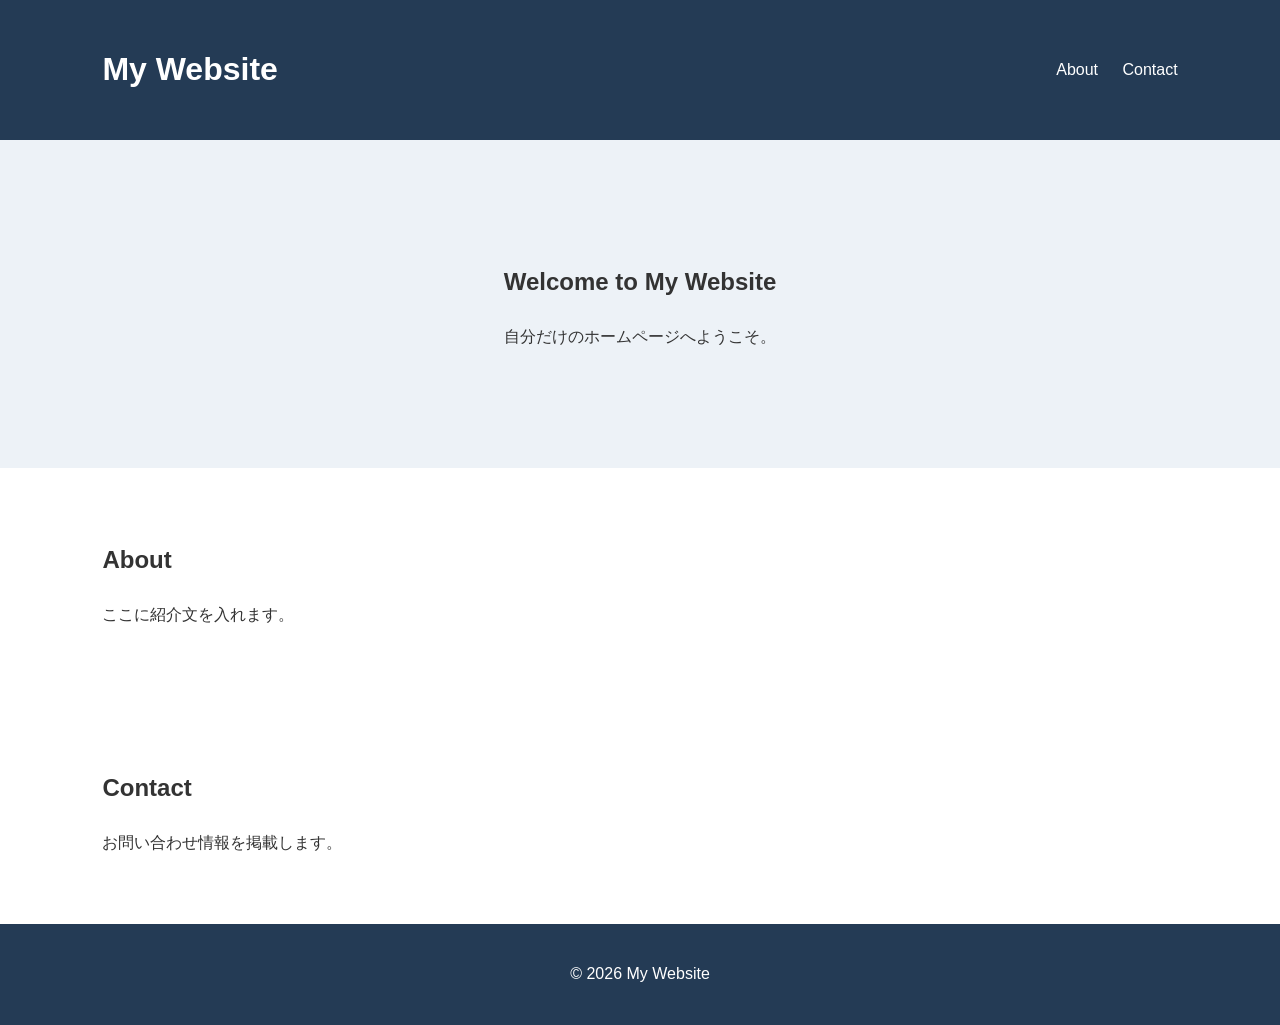
==== index.html @ 62d5efb9 "First website" ====
<!DOCTYPE html>
<html lang="ja">
<head>
  <meta charset="UTF-8">
  <meta name="viewport" content="width=device-width, initial-scale=1.0">
  <title>My Website</title>
  <link rel="stylesheet" href="css/style.css">
</head>
<body>

  <header>
    <h1>My Website</h1>
    <nav>
      <a href="#about">About</a>
      <a href="#contact">Contact</a>
    </nav>
  </header>

  <main>
    <section class="hero">
      <h2>Welcome to My Website</h2>
      <p>自分だけのホームページへようこそ。</p>
    </section>

    <section id="about">
      <h2>About</h2>
      <p>ここに紹介文を入れます。</p>
    </section>

    <section id="contact">
      <h2>Contact</h2>
      <p>お問い合わせ情報を掲載します。</p>
    </section>
  </main>

  <footer>
    <p>© 2026 My Website</p>
  </footer>

</body>
</html>
---- css/style.css ----
* {
  box-sizing: border-box;
}

body {
  margin: 0;
  font-family: sans-serif;
  color: #333;
  line-height: 1.8;
}

header {
  background: #243b55;
  color: white;
  padding: 20px 8%;
  display: flex;
  justify-content: space-between;
  align-items: center;
}

nav a {
  color: white;
  text-decoration: none;
  margin-left: 20px;
}

.hero {
  background: #edf2f7;
  padding: 100px 20px;
  text-align: center;
}

section:not(.hero) {
  padding: 50px 8%;
}

footer {
  background: #243b55;
  color: white;
  text-align: center;
  padding: 20px;
}
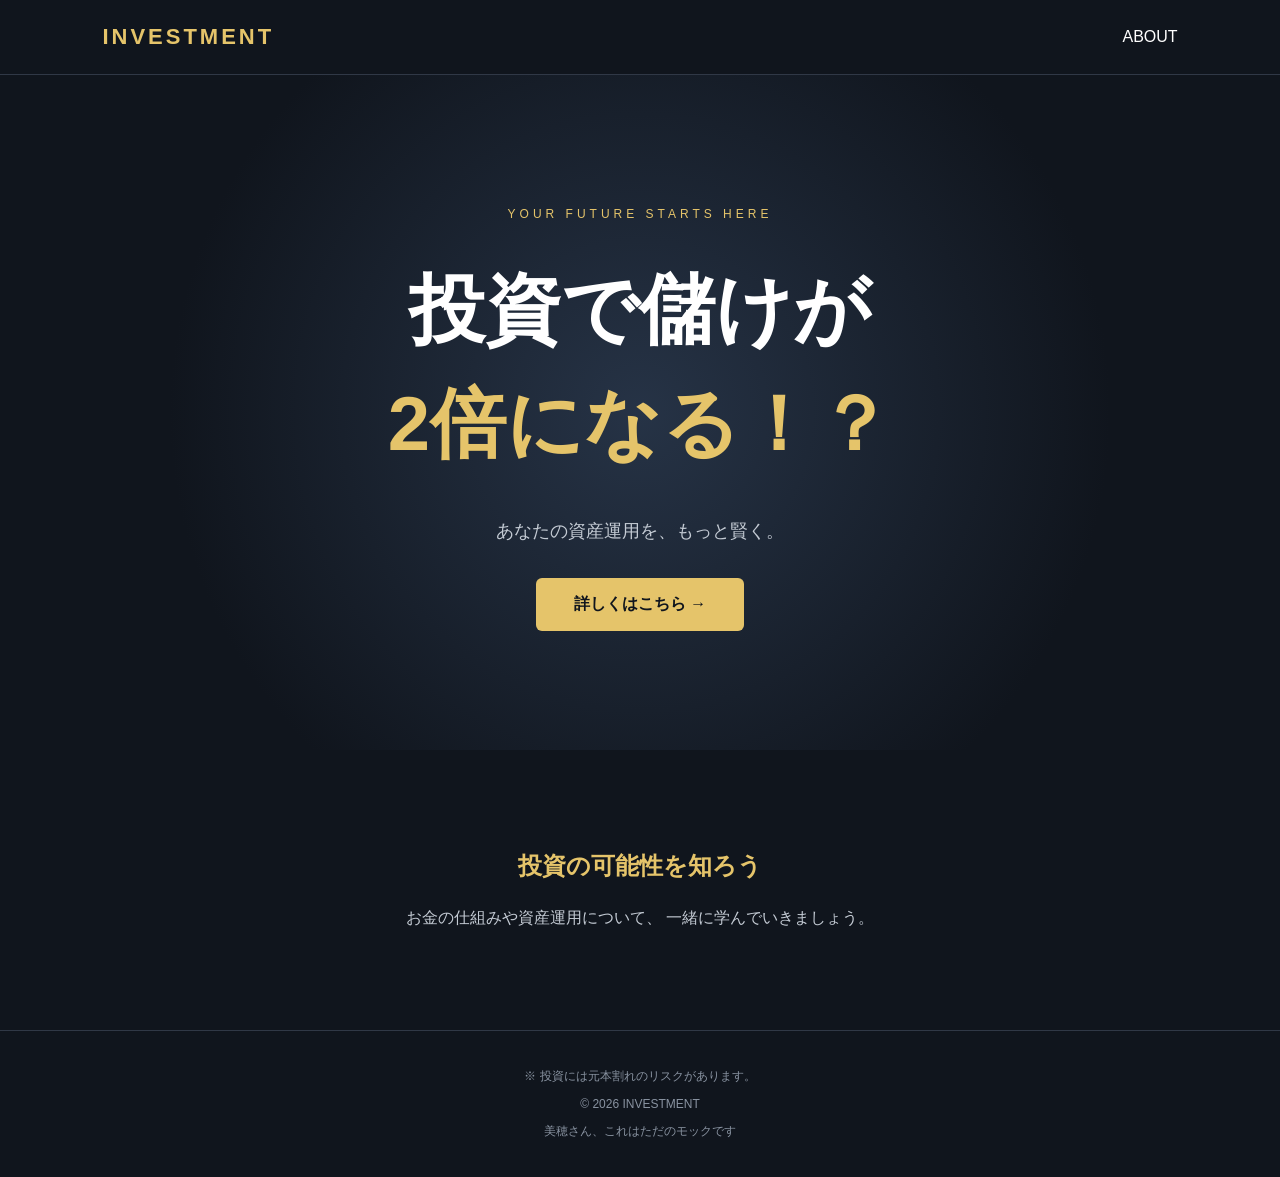
==== commit 076f756e: "Update website" ====
--- a/index.html
+++ b/index.html
@@ -4,38 +4,49 @@
 <head>
   <meta charset="UTF-8">
   <meta name="viewport" content="width=device-width, initial-scale=1.0">
-  <title>My Website</title>
+  <title>Investment | 資産運用</title>
   <link rel="stylesheet" href="css/style.css">
 </head>
 <body>
 
   <header>
-    <h1>My Website</h1>
+    <h1>INVESTMENT</h1>
     <nav>
-      <a href="#about">About</a>
-      <a href="#contact">Contact</a>
+      <a href="#about">ABOUT</a>
     </nav>
   </header>
 
   <main>
     <section class="hero">
-      <h2>Welcome to My Website</h2>
-      <p>自分だけのホームページへようこそ。</p>
+      <p class="eyebrow">YOUR FUTURE STARTS HERE</p>
+
+      <h2>
+        投資で儲けが<br>
+        <span>2倍になる！？</span>
+      </h2>
+
+      <p class="description">
+        あなたの資産運用を、もっと賢く。
+      </p>
+
+      <a href="https://x.com/44yshftxw581050?s=11" class="button">
+        詳しくはこちら →
+      </a>
     </section>
 
-    <section id="about">
-      <h2>About</h2>
-      <p>ここに紹介文を入れます。</p>
-    </section>
-
-    <section id="contact">
-      <h2>Contact</h2>
-      <p>お問い合わせ情報を掲載します。</p>
+    <section id="about" class="about">
+      <h2>投資の可能性を知ろう</h2>
+      <p>
+        お金の仕組みや資産運用について、
+        一緒に学んでいきましょう。
+      </p>
     </section>
   </main>
 
   <footer>
-    <p>© 2026 My Website</p>
+    <p>※ 投資には元本割れのリスクがあります。</p>
+    <p>&copy; 2026 INVESTMENT</p>
+    <p>美穂さん、これはただのモックです</p>
   </footer>
 
 </body>
--- a/css/style.css
+++ b/css/style.css
@@ -2,41 +2,109 @@
   box-sizing: border-box;
 }
 
+html {
+  scroll-behavior: smooth;
+}
+
 body {
   margin: 0;
+  background: #10151d;
+  color: #ffffff;
   font-family: sans-serif;
-  color: #333;
-  line-height: 1.8;
 }
 
 header {
-  background: #243b55;
-  color: white;
-  padding: 20px 8%;
+  height: 75px;
+  padding: 0 8%;
   display: flex;
   justify-content: space-between;
   align-items: center;
+  border-bottom: 1px solid #303846;
+}
+
+header h1 {
+  color: #e5c46a;
+  font-size: 22px;
+  letter-spacing: 3px;
 }
 
 nav a {
-  color: white;
+  color: #ffffff;
   text-decoration: none;
-  margin-left: 20px;
 }
 
 .hero {
-  background: #edf2f7;
-  padding: 100px 20px;
+  min-height: 75vh;
+  display: flex;
+  flex-direction: column;
+  justify-content: center;
+  align-items: center;
+  text-align: center;
+  padding: 60px 20px;
+  background:
+    radial-gradient(
+      circle at center,
+      #263346 0%,
+      #10151d 65%
+    );
+}
+
+.eyebrow {
+  color: #e5c46a;
+  letter-spacing: 4px;
+  font-size: 12px;
+}
+
+.hero h2 {
+  font-size: clamp(38px, 8vw, 76px);
+  line-height: 1.5;
+  margin: 20px 0;
+}
+
+.hero h2 span {
+  color: #e5c46a;
+}
+
+.description {
+  color: #c4cbd4;
+  font-size: 18px;
+  margin-bottom: 35px;
+}
+
+.button {
+  display: inline-block;
+  background: #e5c46a;
+  color: #10151d;
+  padding: 16px 38px;
+  border-radius: 6px;
+  font-weight: bold;
+  text-decoration: none;
+  transition: 0.3s;
+}
+
+.button:hover {
+  background: #ffffff;
+  transform: translateY(-3px);
+}
+
+.about {
+  padding: 80px 20px;
   text-align: center;
 }
 
-section:not(.hero) {
-  padding: 50px 8%;
+.about h2 {
+  color: #e5c46a;
+}
+
+.about p {
+  color: #c4cbd4;
+  line-height: 2;
 }
 
 footer {
-  background: #243b55;
-  color: white;
+  padding: 25px;
   text-align: center;
-  padding: 20px;
+  color: #8993a1;
+  font-size: 12px;
+  border-top: 1px solid #303846;
 }
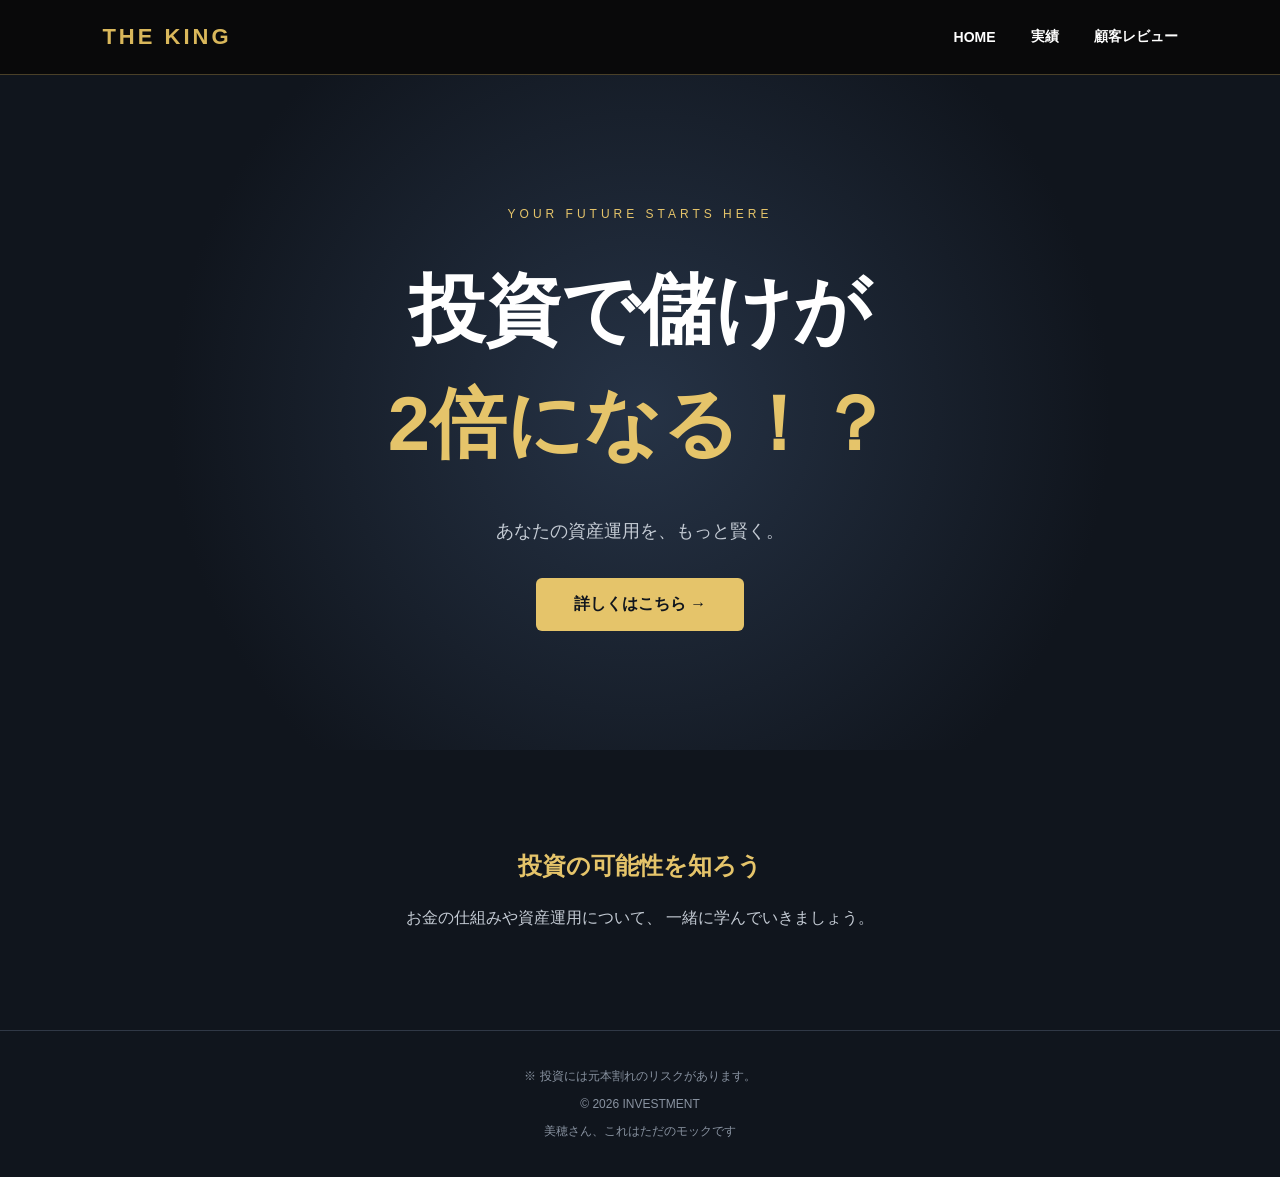
==== commit 124a44da: "Update website" ====
--- a/index.html
+++ b/index.html
@@ -9,12 +9,17 @@
 </head>
 <body>
 
-  <header>
-    <h1>INVESTMENT</h1>
-    <nav>
-      <a href="#about">ABOUT</a>
-    </nav>
-  </header>
+<header class="site-header">
+  <a href="index.html" class="logo">
+    THE KING
+  </a>
+
+  <nav class="main-nav">
+    <a href="index.html">HOME</a>
+    <a href="detail.html">実績</a>
+    <a href="reviews.html">顧客レビュー</a>
+  </nav>
+</header>
 
   <main>
     <section class="hero">
@@ -32,6 +37,7 @@
       <a href="https://x.com/44yshftxw581050?s=11" class="button">
         詳しくはこちら →
       </a>
+      
     </section>
 
     <section id="about" class="about">
--- a/css/style.css
+++ b/css/style.css
@@ -107,4 +107,187 @@
   color: #8993a1;
   font-size: 12px;
   border-top: 1px solid #303846;
+}
+
+.profile {
+  max-width: 850px;
+  margin: 0 auto;
+  padding: 80px 25px;
+}
+
+.profile h2 {
+  color: #d9b75b;
+  font-size: 32px;
+  text-align: center;
+  margin-bottom: 45px;
+}
+
+.profile-list {
+  border-top: 1px solid #444;
+}
+
+.profile-item {
+  display: flex;
+  justify-content: space-between;
+  align-items: center;
+  gap: 20px;
+  padding: 25px 15px;
+  border-bottom: 1px solid #444;
+}
+
+.profile-item span {
+  color: #999;
+}
+
+.profile-item strong {
+  color: #d9b75b;
+  text-align: right;
+}
+
+.challenge {
+  text-align: center;
+  padding: 80px 20px;
+  background: #191919;
+}
+
+.challenge h2 {
+  color: #d9b75b;
+  font-size: clamp(24px, 5vw, 38px);
+}
+
+.challenge p {
+  color: #ccc;
+  line-height: 2;
+  margin: 30px 0;
+}
+
+@media (max-width: 600px) {
+  .profile-item {
+    align-items: flex-start;
+    flex-direction: column;
+    gap: 8px;
+  }
+
+  .profile-item strong {
+    text-align: left;
+  }
+}
+
+.reviews {
+  max-width: 900px;
+  margin: 0 auto;
+  padding: 60px 20px;
+  display: grid;
+  grid-template-columns: repeat(2, 1fr);
+  gap: 25px;
+}
+
+.review-card {
+  background: #191919;
+  border: 1px solid #48402c;
+  padding: 30px;
+  border-radius: 8px;
+  transition: 0.3s;
+}
+
+.review-card:hover {
+  transform: translateY(-5px);
+  border-color: #d9b75b;
+}
+
+.review-number {
+  color: #d9b75b;
+  font-size: 12px;
+  letter-spacing: 3px;
+}
+
+.review-card h2 {
+  color: #ffffff;
+  font-size: 21px;
+}
+
+.review-card p {
+  color: #bbbbbb;
+  line-height: 1.9;
+}
+
+.review-user {
+  color: #999999;
+  margin-top: 25px;
+  font-size: 14px;
+}
+
+.stars {
+  color: #d9b75b;
+  margin-top: 10px;
+  letter-spacing: 3px;
+}
+
+@media (max-width: 600px) {
+  .reviews {
+    grid-template-columns: 1fr;
+  }
+}
+
+/* メニューバー */
+
+.site-header {
+  position: sticky;
+  top: 0;
+  z-index: 1000;
+
+  min-height: 75px;
+  padding: 0 8%;
+
+  display: flex;
+  justify-content: space-between;
+  align-items: center;
+
+  background: rgba(10, 10, 10, 0.96);
+  border-bottom: 1px solid #4a4028;
+  backdrop-filter: blur(10px);
+}
+
+.logo {
+  color: #d9b75b;
+  font-size: 22px;
+  font-weight: bold;
+  letter-spacing: 3px;
+  text-decoration: none;
+}
+
+.main-nav {
+  display: flex;
+  align-items: center;
+  gap: 35px;
+}
+
+.main-nav a {
+  color: #ffffff;
+  font-size: 14px;
+  font-weight: bold;
+  text-decoration: none;
+  transition: 0.3s;
+}
+
+.main-nav a:hover {
+  color: #d9b75b;
+}
+
+/* スマートフォン対応 */
+
+@media (max-width: 600px) {
+  .site-header {
+    padding: 15px 5%;
+    flex-direction: column;
+    gap: 15px;
+  }
+
+  .main-nav {
+    gap: 20px;
+  }
+
+  .main-nav a {
+    font-size: 12px;
+  }
 }
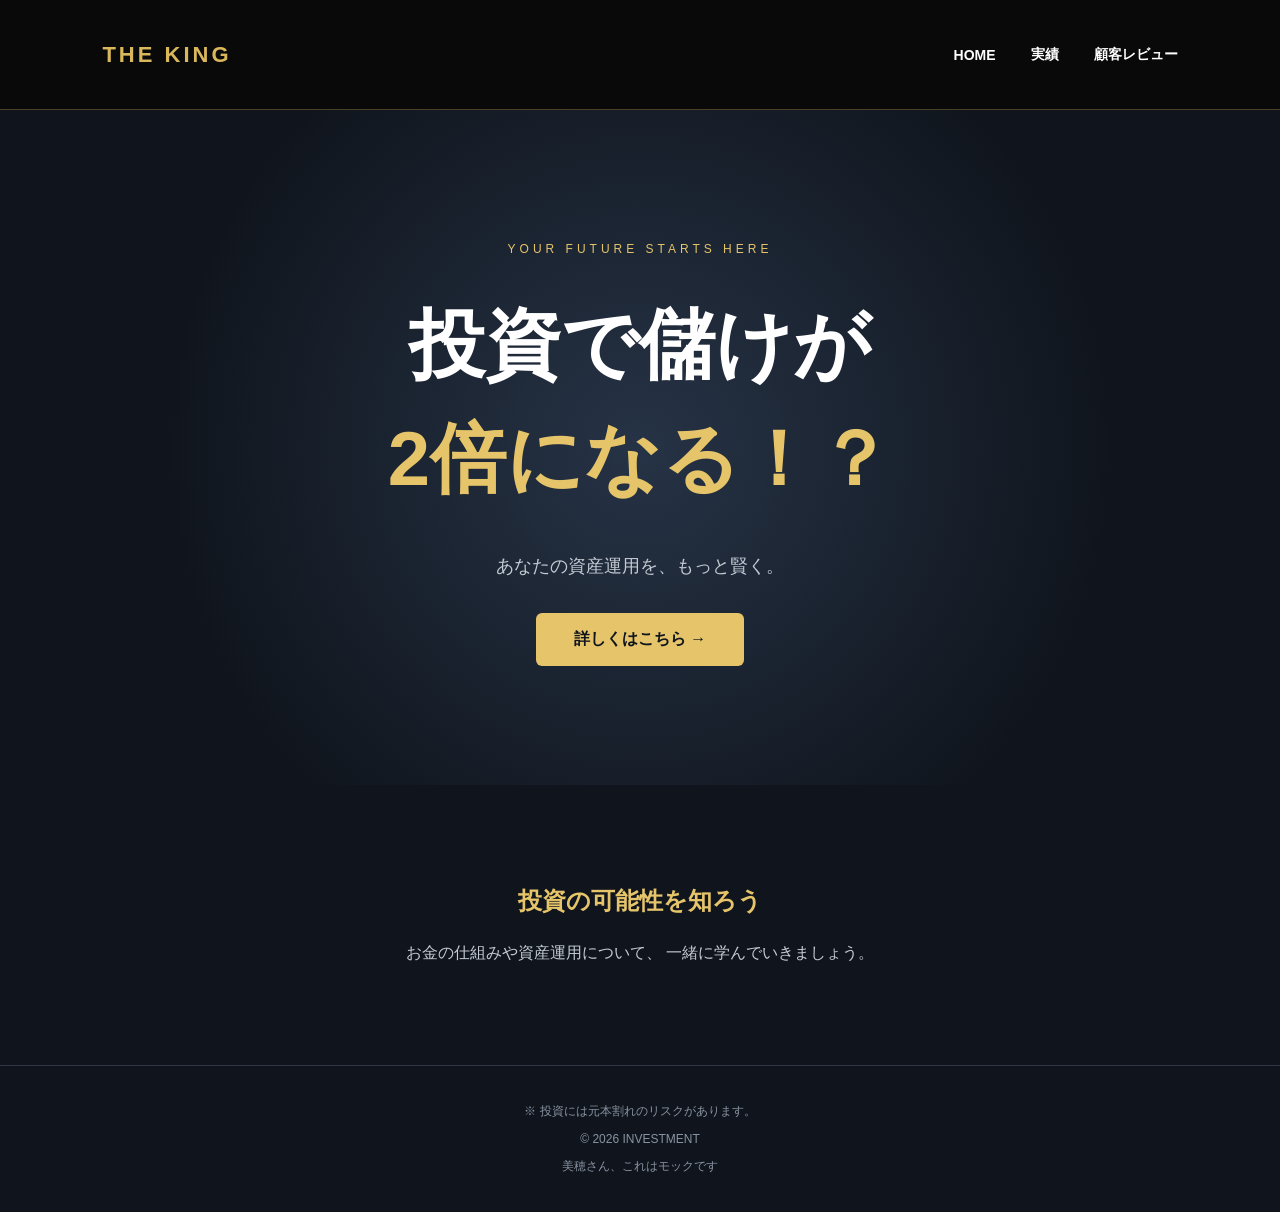
==== commit 0f9b1f19: "Update website" ====
--- a/index.html
+++ b/index.html
@@ -52,7 +52,7 @@
   <footer>
     <p>※ 投資には元本割れのリスクがあります。</p>
     <p>&copy; 2026 INVESTMENT</p>
-    <p>美穂さん、これはただのモックです</p>
+    <p>美穂さん、これはモックです</p>
   </footer>
 
 </body>
--- a/css/style.css
+++ b/css/style.css
@@ -236,8 +236,8 @@
   top: 0;
   z-index: 1000;
 
-  min-height: 75px;
-  padding: 0 8%;
+  min-height: 110px;
+  padding: 25px 8%;
 
   display: flex;
   justify-content: space-between;
